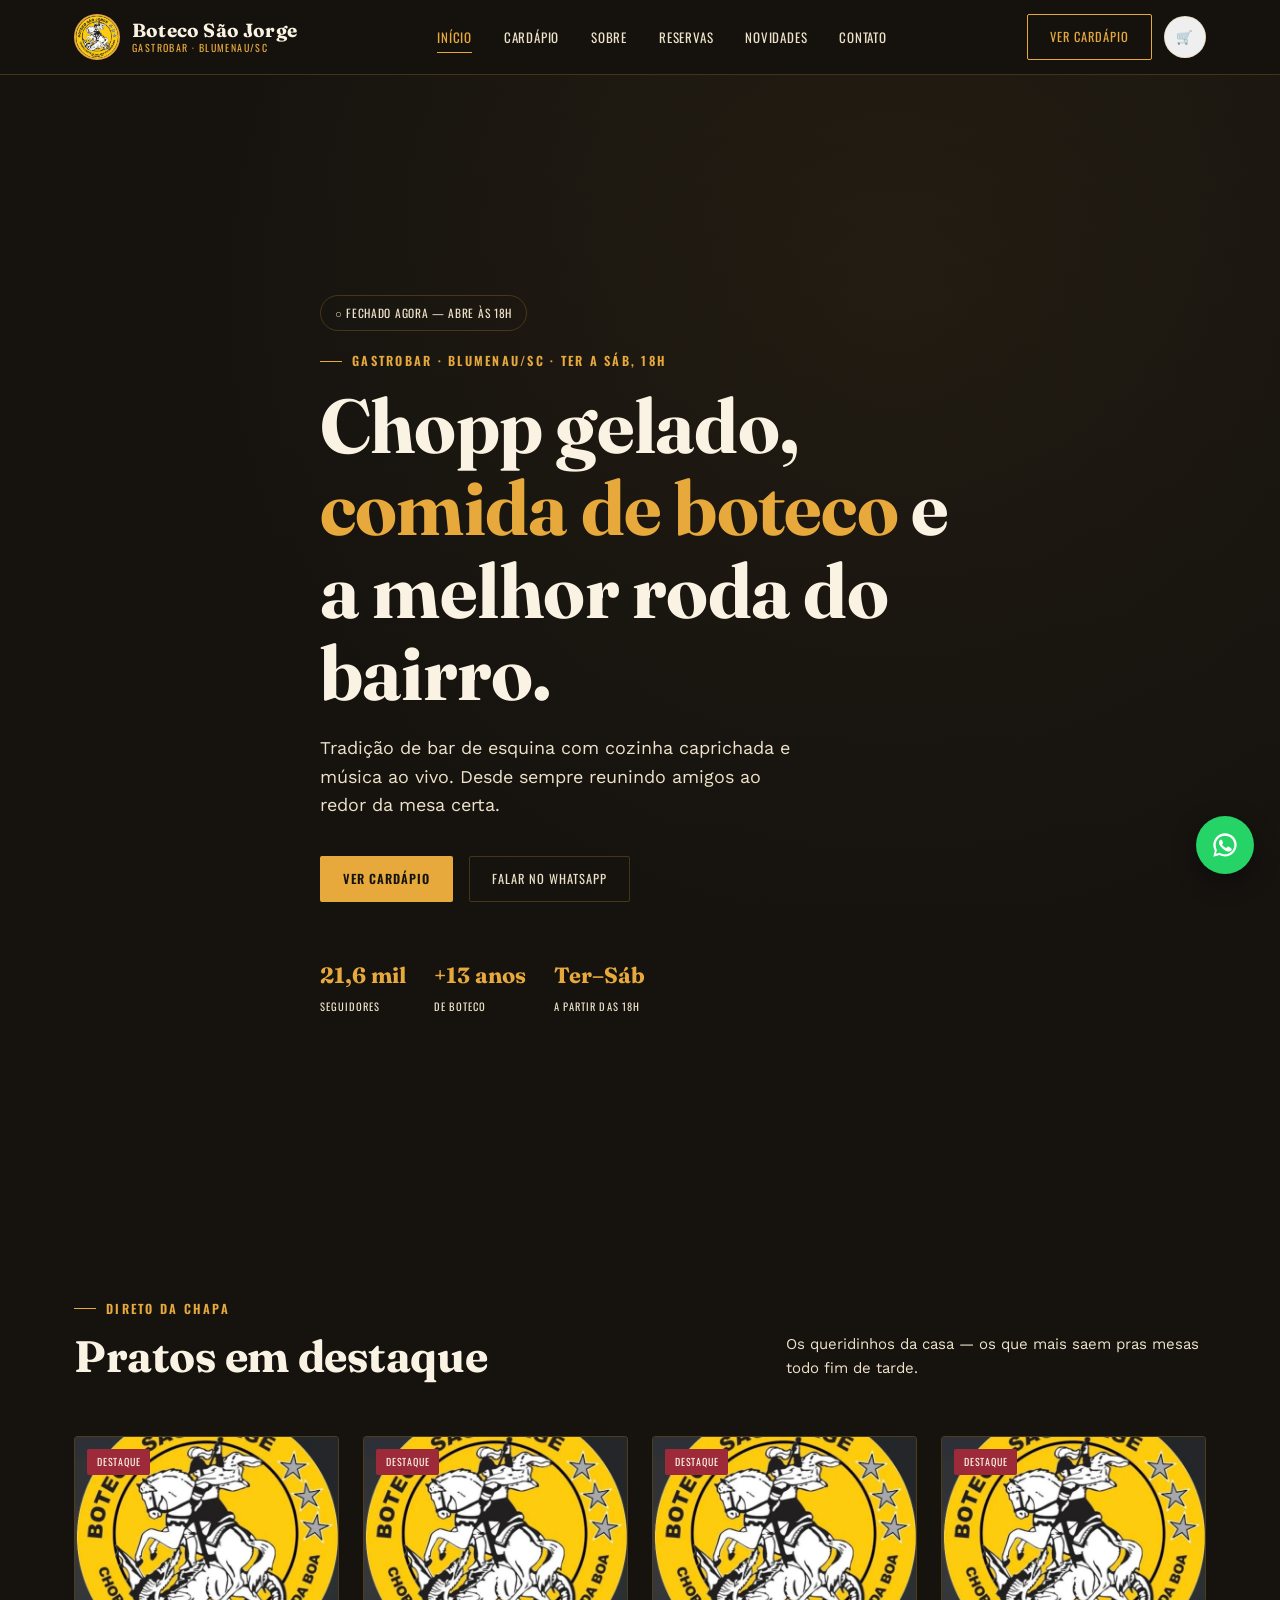
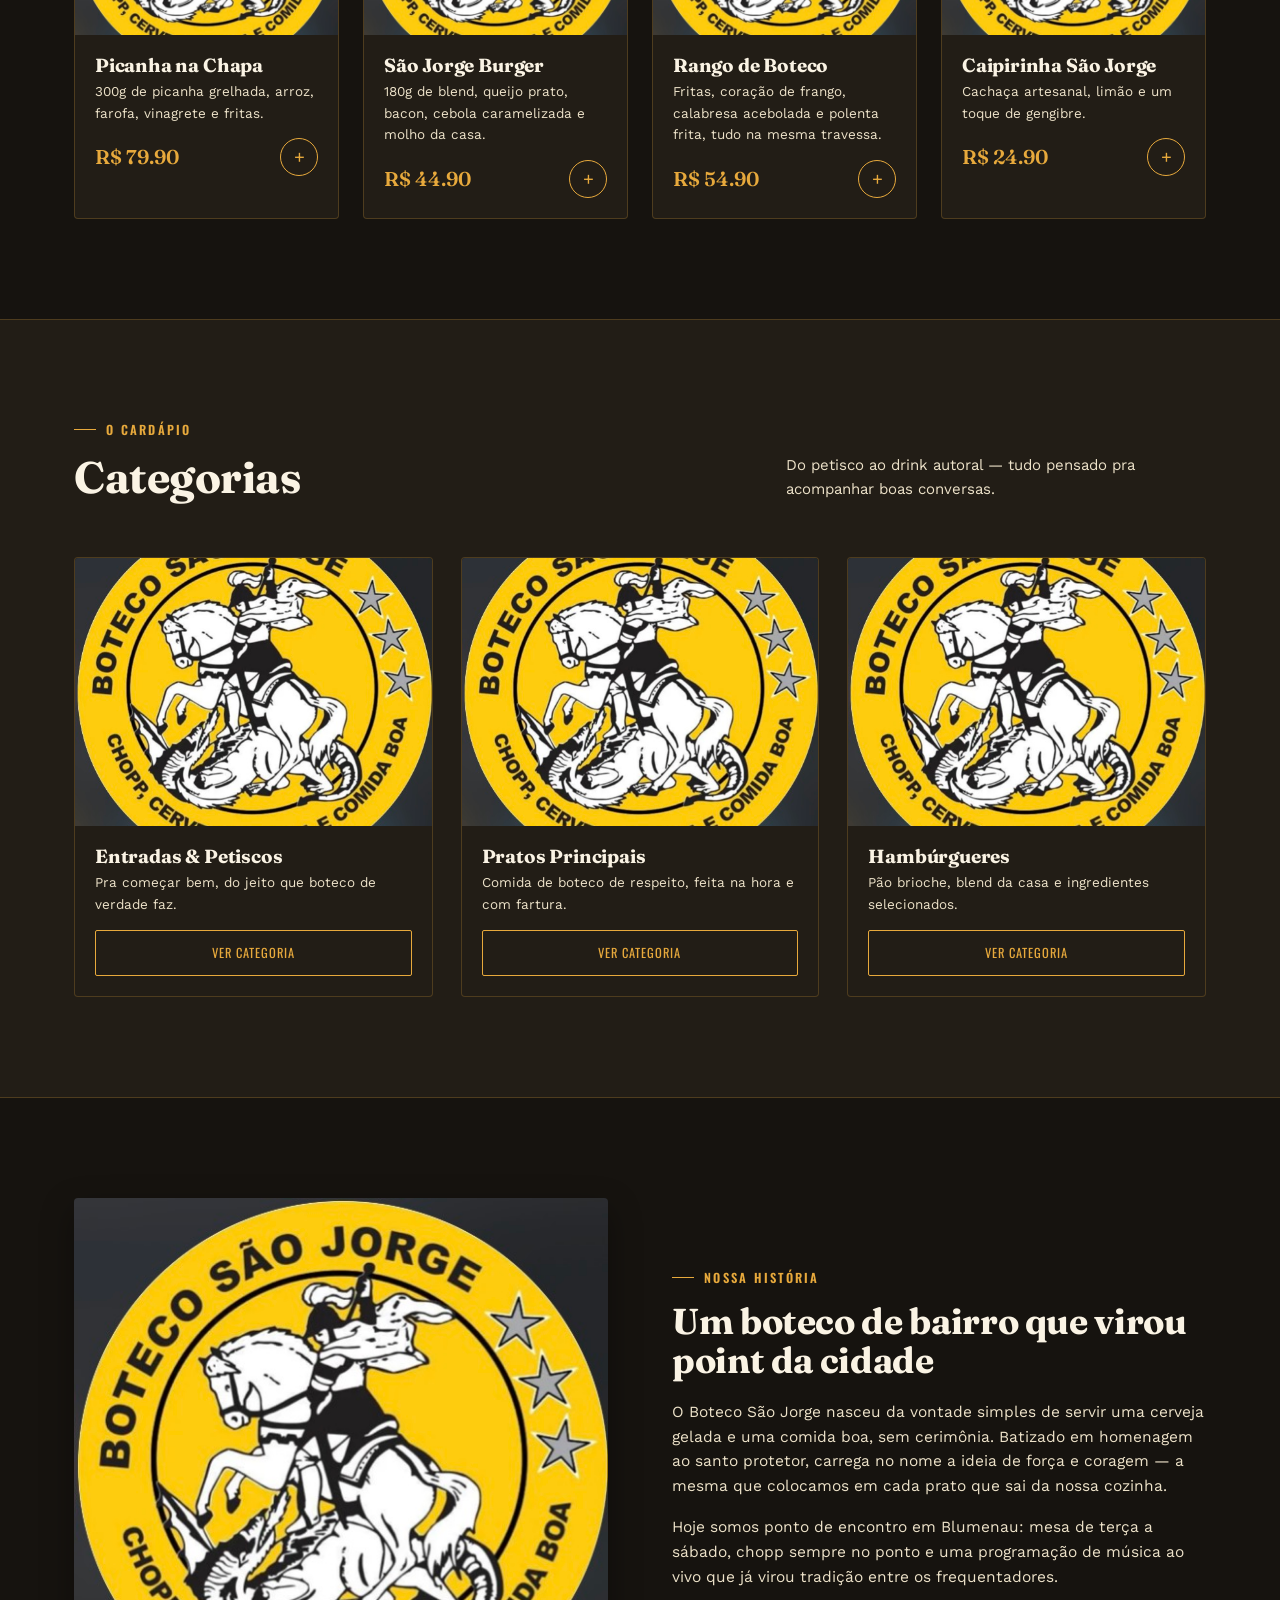
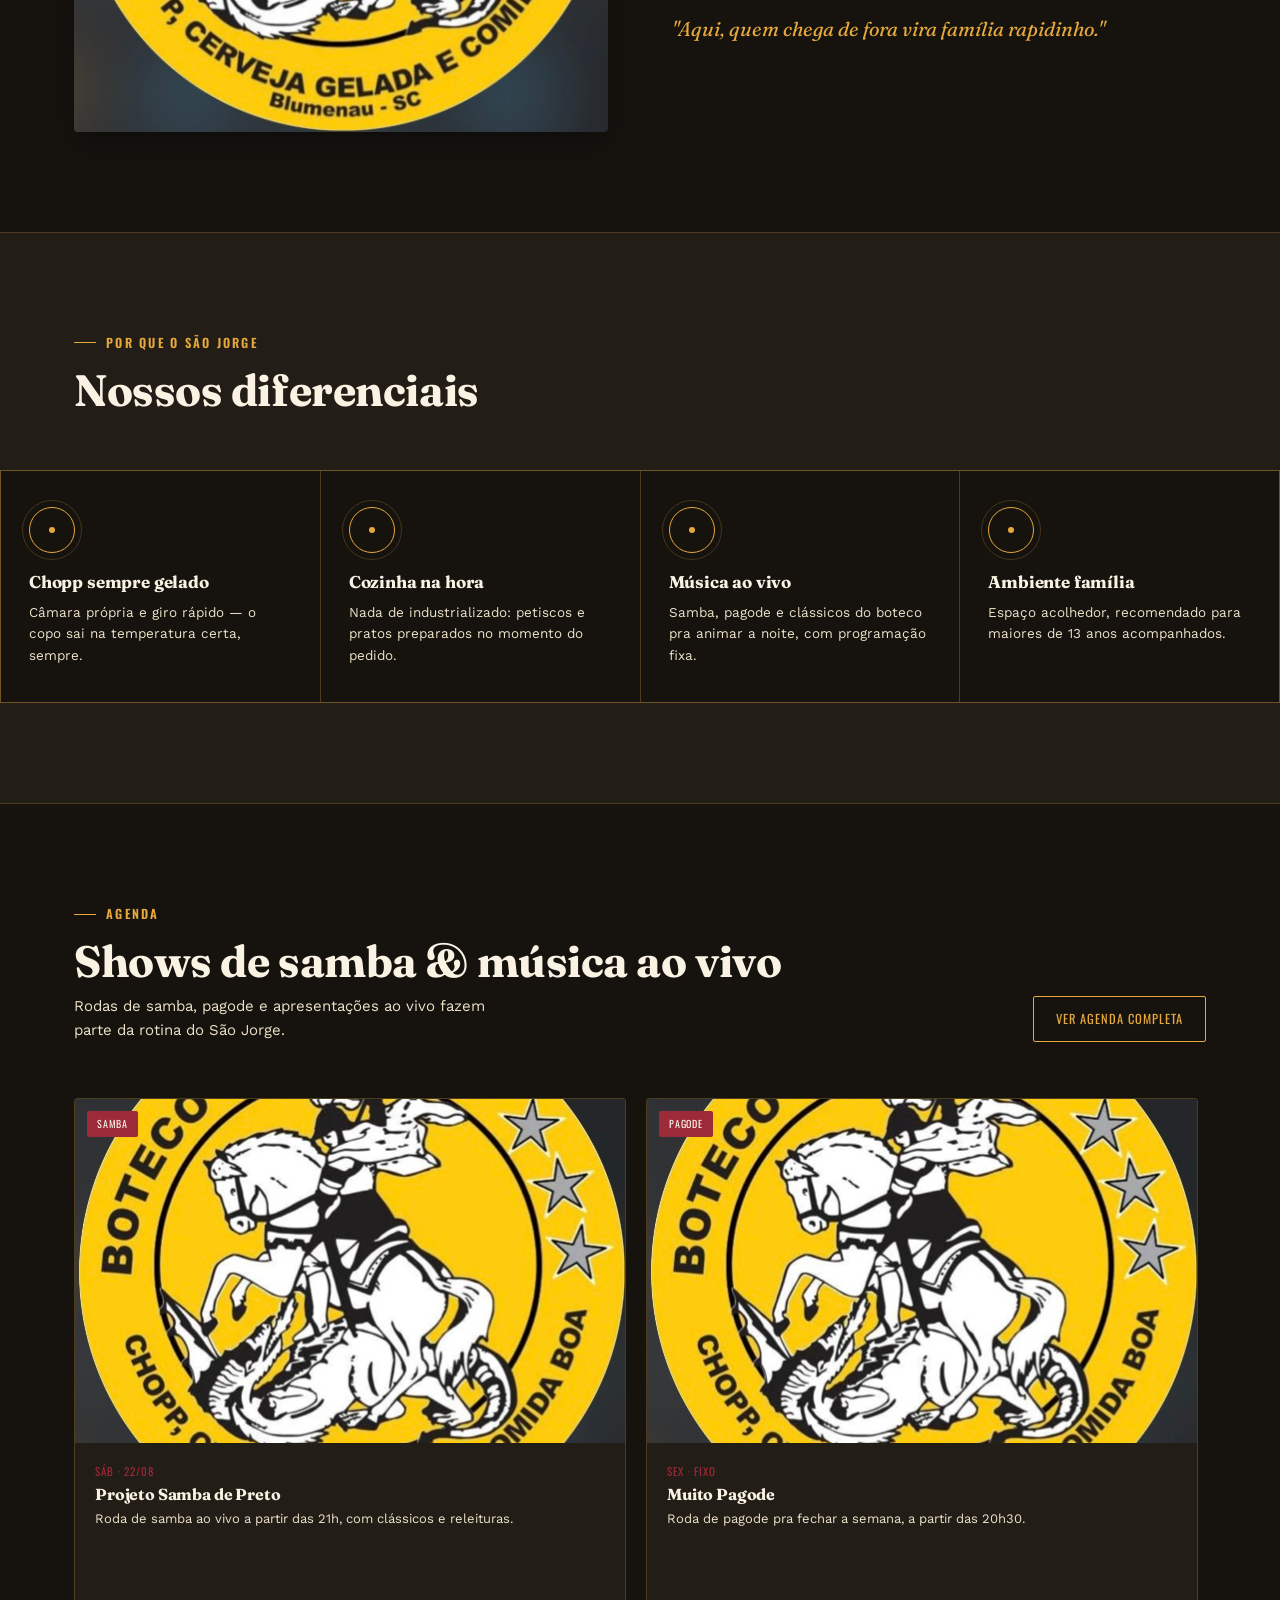
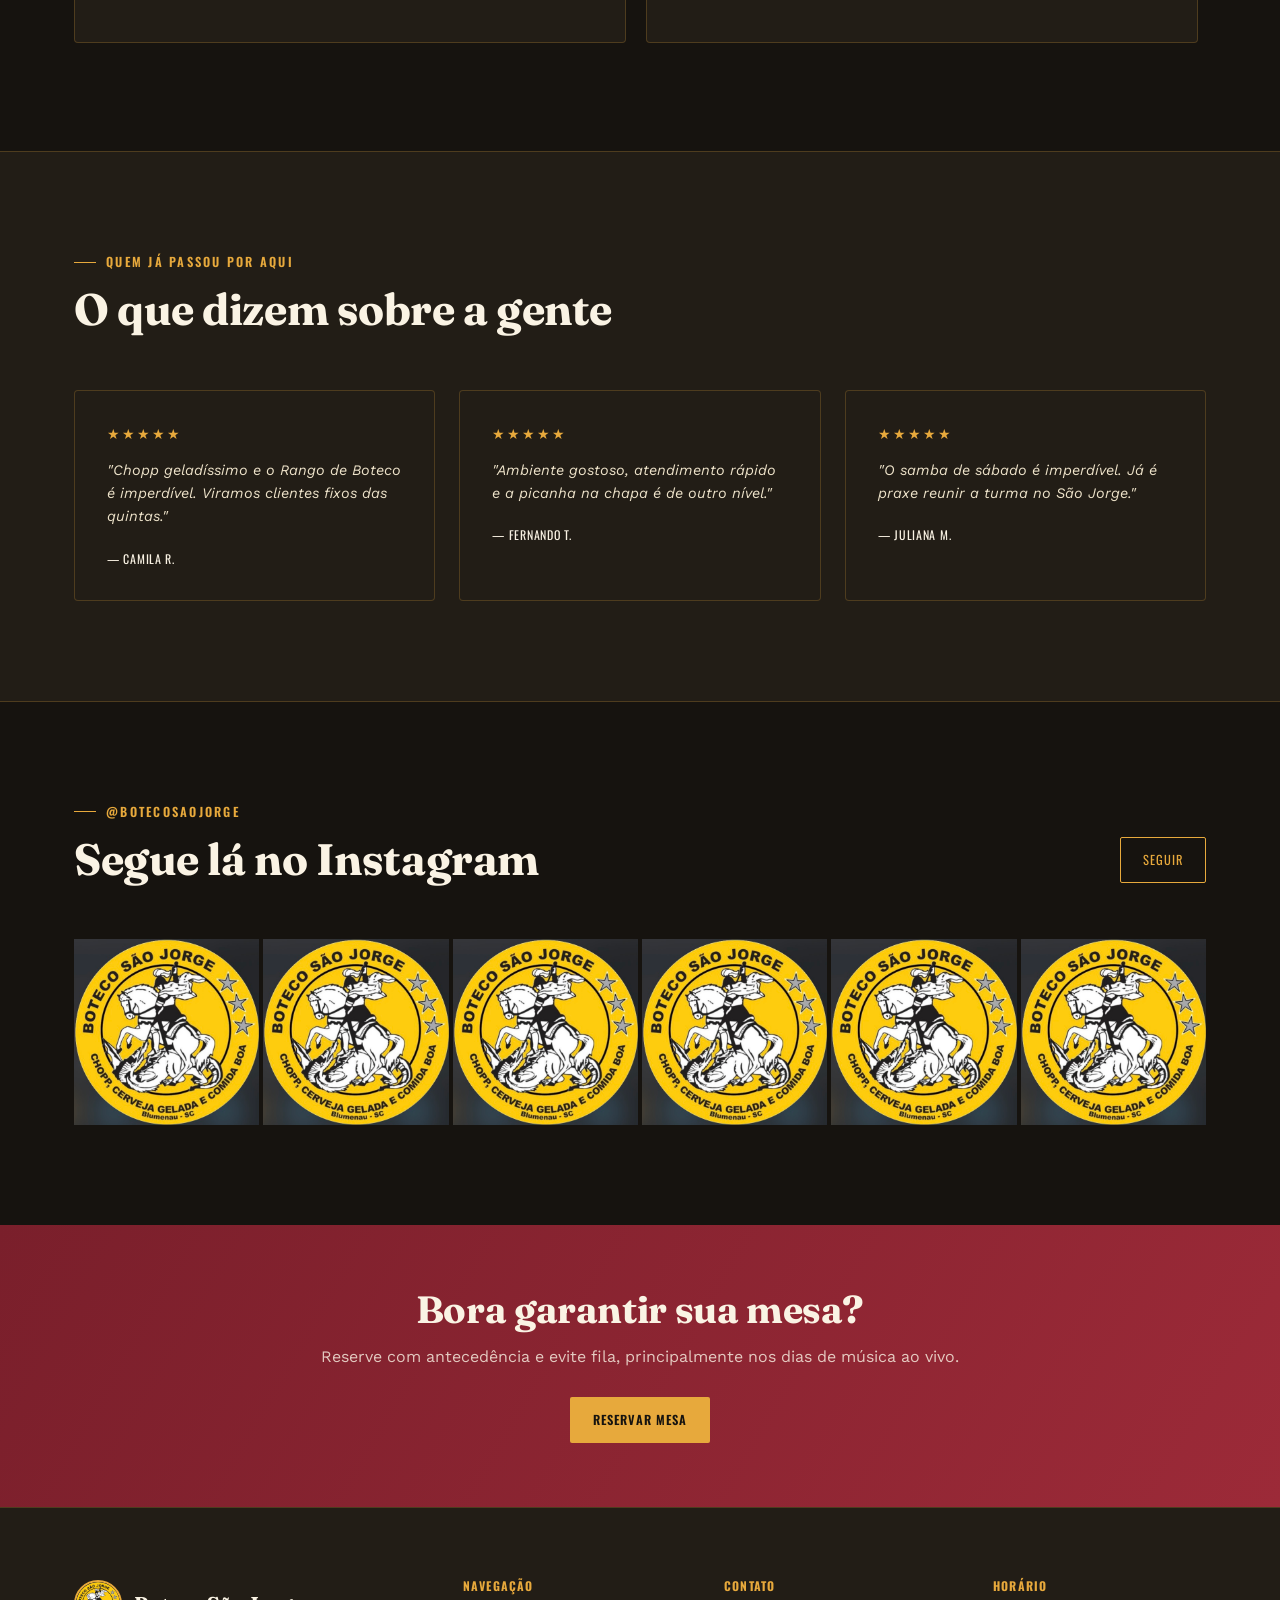
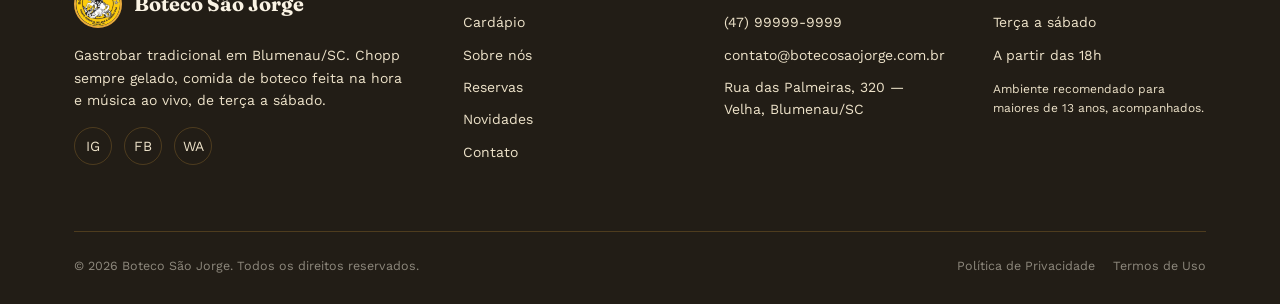
==== restaurante-site/public/index.html @ b6a4b016 "Atualiza site completo do Boteco São Jorge" ====
<!DOCTYPE html>
<html lang="pt-BR">
<head>
<meta charset="UTF-8">
<meta name="viewport" content="width=device-width, initial-scale=1.0">
<title>Boteco São Jorge | Gastrobar em Blumenau/SC — Chopp gelado e comida de boteco</title>
<meta name="description" content="Boteco São Jorge, gastrobar tradicional em Blumenau/SC. Chopp sempre gelado, comida de boteco feita na hora e música ao vivo de terça a sábado, a partir das 18h.">
<link rel="canonical" href="https://www.botecosaojorge.com.br/">
<meta property="og:type" content="restaurant.menu">
<meta property="og:title" content="Boteco São Jorge | Gastrobar em Blumenau/SC">
<meta property="og:description" content="Chopp gelado, comida de boteco e música ao vivo. Terça a sábado, a partir das 18h.">
<meta property="og:image" content="https://www.botecosaojorge.com.br/images/logo-sao-jorge.jpg">
<meta property="og:url" content="https://www.botecosaojorge.com.br/">
<meta name="twitter:card" content="summary_large_image">
<link rel="icon" href="images/logo-sao-jorge.jpg">
<link rel="stylesheet" href="css/style.css">
<script type="application/ld+json">
{
  "@context": "https://schema.org",
  "@type": "Restaurant",
  "name": "Boteco São Jorge",
  "image": "https://www.botecosaojorge.com.br/images/logo-sao-jorge.jpg",
  "servesCuisine": "Comida de boteco, gastrobar",
  "priceRange": "$$",
  "telephone": "+55-47-99999-9999",
  "address": {
    "@type": "PostalAddress",
    "streetAddress": "Rua das Palmeiras, 320",
    "addressLocality": "Blumenau",
    "addressRegion": "SC",
    "addressCountry": "BR"
  },
  "openingHoursSpecification": [{
    "@type": "OpeningHoursSpecification",
    "dayOfWeek": ["Tuesday","Wednesday","Thursday","Friday","Saturday"],
    "opens": "18:00",
    "closes": "00:00"
  }],
  "menu": "https://www.botecosaojorge.com.br/cardapio.html",
  "sameAs": ["https://instagram.com/botecosaojorge", "https://facebook.com/botecosaojorge"]
}
</script>
<!-- Google Analytics 4 (placeholder) — substitua G-XXXXXXXXXX pelo seu ID -->
<!--
<script async src="https://www.googletagmanager.com/gtag/js?id=G-XXXXXXXXXX"></script>
<script>
  window.dataLayer = window.dataLayer || [];
  function gtag(){dataLayer.push(arguments);}
  gtag('js', new Date());
  gtag('config', 'G-XXXXXXXXXX');
</script>
-->
<!-- Google Search Console verification (placeholder) -->
<!-- <meta name="google-site-verification" content="SEU_CODIGO_AQUI"> -->
</head>
<body>

<header class="site-header">
  <div class="header-inner">
    <a href="index.html" class="brand">
      <img src="images/logo-sao-jorge.jpg" alt="Boteco São Jorge">
      <div class="brand-text">
        <strong>Boteco São Jorge</strong>
        <span>Gastrobar · Blumenau/SC</span>
      </div>
    </a>
    <nav class="main-nav">
      <a href="index.html" class="active">Início</a>
      <a href="cardapio.html">Cardápio</a>
      <a href="sobre.html">Sobre</a>
      <a href="reservas.html">Reservas</a>
      <a href="blog.html">Novidades</a>
      <a href="contato.html">Contato</a>
    </nav>
    <div class="header-actions">
      <a href="cardapio.html" class="btn btn-outline">Ver Cardápio</a>
      <button class="cart-btn" id="cartBtn" aria-label="Abrir carrinho">
        🛒<span class="cart-count" id="cartCount0" style="display:none">0</span>
      </button>
      <button class="hamburger" id="hamburgerBtn" aria-label="Abrir menu">
        <span></span><span></span><span></span>
      </button>
    </div>
  </div>
  <div class="mobile-nav" id="mobileNav">
    <a href="index.html">Início</a>
    <a href="cardapio.html">Cardápio</a>
    <a href="sobre.html">Sobre</a>
    <a href="reservas.html">Reservas</a>
    <a href="blog.html">Novidades</a>
    <a href="contato.html">Contato</a>
  </div>
</header>

<section class="hero">
  <div class="wrap hero-content">
    <span class="status-badge" id="openStatusBadge">● Aberto agora</span>
    <div class="eyebrow">Gastrobar · Blumenau/SC · Ter a Sáb, 18h</div>
    <h1>Chopp gelado, <em>comida de boteco</em> e a melhor roda do bairro.</h1>
    <p>Tradição de bar de esquina com cozinha caprichada e música ao vivo. Desde sempre reunindo amigos ao redor da mesa certa.</p>
    <div class="hero-ctas">
      <a href="cardapio.html" class="btn btn-primary">Ver Cardápio</a>
      <a href="https://wa.me/554799999999" target="_blank" rel="noopener" class="btn btn-ghost" data-wa-click>Falar no WhatsApp</a>
    </div>
    <div class="hero-badges">
      <div class="hero-badge"><div><strong>21,6 mil</strong><span>Seguidores</span></div></div>
      <div class="hero-badge"><div><strong>+13 anos</strong><span>De boteco</span></div></div>
      <div class="hero-badge"><div><strong>Ter–Sáb</strong><span>A partir das 18h</span></div></div>
    </div>
  </div>
</section>

<section>
  <div class="wrap">
    <div class="section-head">
      <div>
        <div class="eyebrow">Direto da chapa</div>
        <h2>Pratos em destaque</h2>
      </div>
      <p>Os queridinhos da casa — os que mais saem pras mesas todo fim de tarde.</p>
    </div>
    <div class="grid-4" id="featuredDishes"></div>
  </div>
</section>

<section class="section-alt">
  <div class="wrap">
    <div class="section-head">
      <div>
        <div class="eyebrow">O cardápio</div>
        <h2>Categorias</h2>
      </div>
      <p>Do petisco ao drink autoral — tudo pensado pra acompanhar boas conversas.</p>
    </div>
    <div class="grid-3" id="categoryCards"></div>
  </div>
</section>

<section>
  <div class="wrap split">
    <img src="images/interior-boteco.jpg" alt="Ambiente interno do Boteco São Jorge" onerror="this.src='images/logo-sao-jorge.jpg'">
    <div class="split-text">
      <div class="eyebrow">Nossa história</div>
      <h2 style="margin-bottom:20px; font-size:36px;">Um boteco de bairro que virou point da cidade</h2>
      <p>O Boteco São Jorge nasceu da vontade simples de servir uma cerveja gelada e uma comida boa, sem cerimônia. Batizado em homenagem ao santo protetor, carrega no nome a ideia de força e coragem — a mesma que colocamos em cada prato que sai da nossa cozinha.</p>
      <p>Hoje somos ponto de encontro em Blumenau: mesa de terça a sábado, chopp sempre no ponto e uma programação de música ao vivo que já virou tradição entre os frequentadores.</p>
      <p class="signature">"Aqui, quem chega de fora vira família rapidinho."</p>
    </div>
  </div>
</section>

<section class="section-alt">
  <div class="wrap">
    <div class="section-head">
      <div>
        <div class="eyebrow">Por que o São Jorge</div>
        <h2>Nossos diferenciais</h2>
      </div>
    </div>
  </div>
  <div class="feat-grid">
    <div class="feat">
      <div class="medallion"></div>
      <h3>Chopp sempre gelado</h3>
      <p>Câmara própria e giro rápido — o copo sai na temperatura certa, sempre.</p>
    </div>
    <div class="feat">
      <div class="medallion"></div>
      <h3>Cozinha na hora</h3>
      <p>Nada de industrializado: petiscos e pratos preparados no momento do pedido.</p>
    </div>
    <div class="feat">
      <div class="medallion"></div>
      <h3>Música ao vivo</h3>
      <p>Samba, pagode e clássicos do boteco pra animar a noite, com programação fixa.</p>
    </div>
    <div class="feat">
      <div class="medallion"></div>
      <h3>Ambiente família</h3>
      <p>Espaço acolhedor, recomendado para maiores de 13 anos acompanhados.</p>
    </div>
  </div>
</section>

<section>
  <div class="wrap">
    <div class="section-head">
      <div>
        <div class="eyebrow">Agenda</div>
        <h2>Shows de samba & música ao vivo</h2>
        <p style="margin-top:8px;">Rodas de samba, pagode e apresentações ao vivo fazem parte da rotina do São Jorge.</p>
      </div>
      <a href="blog.html" class="btn btn-outline">Ver agenda completa</a>
    </div>
    <div class="event-strip" id="eventStrip"></div>
  </div>
</section>

<section class="section-alt">
  <div class="wrap">
    <div class="section-head">
      <div>
        <div class="eyebrow">Quem já passou por aqui</div>
        <h2>O que dizem sobre a gente</h2>
      </div>
    </div>
    <div class="testi-grid">
      <div class="testi">
        <div class="stars">★★★★★</div>
        <p>"Chopp geladíssimo e o Rango de Boteco é imperdível. Viramos clientes fixos das quintas."</p>
        <div class="testi-name">— Camila R.</div>
      </div>
      <div class="testi">
        <div class="stars">★★★★★</div>
        <p>"Ambiente gostoso, atendimento rápido e a picanha na chapa é de outro nível."</p>
        <div class="testi-name">— Fernando T.</div>
      </div>
      <div class="testi">
        <div class="stars">★★★★★</div>
        <p>"O samba de sábado é imperdível. Já é praxe reunir a turma no São Jorge."</p>
        <div class="testi-name">— Juliana M.</div>
      </div>
    </div>
  </div>
</section>

<section>
  <div class="wrap">
    <div class="section-head">
      <div>
        <div class="eyebrow">@botecosaojorge</div>
        <h2>Segue lá no Instagram</h2>
      </div>
      <a href="https://instagram.com/botecosaojorge" target="_blank" rel="noopener" class="btn btn-outline">Seguir</a>
    </div>
    <div class="insta-grid" id="instaGrid"></div>
  </div>
</section>

<div class="cta-band">
  <div class="wrap">
    <h2>Bora garantir sua mesa?</h2>
    <p>Reserve com antecedência e evite fila, principalmente nos dias de música ao vivo.</p>
    <a href="reservas.html" class="btn btn-primary">Reservar Mesa</a>
  </div>
</div>

<footer class="site-footer" id="footer"></footer>

<!-- Cart Drawer -->
<div class="cart-overlay" id="cartOverlay"></div>
<div class="cart-drawer" id="cartDrawer">
  <div class="cart-head">
    <h3>Seu pedido</h3>
    <button class="close-btn" id="closeCartBtn" aria-label="Fechar carrinho">✕</button>
  </div>
  <div class="cart-items" id="cartItems"></div>
  <div class="cart-summary">
    <div class="summary-row"><span>Subtotal</span><span id="cartSubtotal">R$ 0,00</span></div>
    <div class="summary-row total"><span>Total</span><span id="cartTotal">R$ 0,00</span></div>
    <button class="btn btn-primary" id="goCheckout" style="width:100%; justify-content:center; margin-top:16px;" disabled>Finalizar Pedido</button>
  </div>
</div>

<!-- Checkout Modal -->
<div class="modal-overlay" id="checkoutModal">
  <div class="modal">
    <div id="checkoutFormWrap">
      <h3>Finalizar pedido</h3>
      <form id="checkoutForm" novalidate>
        <div class="radio-row" style="margin-bottom:20px;">
          <div class="radio-opt selected" onclick="selectDelivery('retirada', this)">Retirar no local</div>
          <div class="radio-opt" onclick="selectDelivery('entrega', this)">Entrega</div>
        </div>
        <div class="form-group">
          <label for="custName">Nome completo</label>
          <input type="text" id="custName" name="custName" required>
          <div class="error-msg">Informe seu nome.</div>
        </div>
        <div class="form-group">
          <label for="custPhone">Telefone / WhatsApp</label>
          <input type="tel" id="custPhone" name="custPhone" required>
          <div class="error-msg">Informe um telefone válido.</div>
        </div>
        <div id="addressGroup" style="display:none;">
          <div class="form-group">
            <label for="custAddress">Endereço de entrega</label>
            <input type="text" id="custAddress" name="custAddress">
          </div>
          <div class="form-group">
            <label for="custComplement">Complemento</label>
            <input type="text" id="custComplement" name="custComplement">
          </div>
        </div>
        <div class="form-group">
          <label for="custPayment">Forma de pagamento</label>
          <select id="custPayment" name="custPayment">
            <option>Pix</option>
            <option>Cartão de crédito</option>
            <option>Cartão de débito</option>
            <option>Dinheiro</option>
          </select>
        </div>
        <div class="form-group">
          <label for="custNotes">Observações</label>
          <textarea id="custNotes" name="custNotes" rows="3"></textarea>
        </div>
        <div id="cartFeeRow" class="summary-row"><span>Taxa de entrega</span><span class="fee-val">R$ 0,00</span></div>
        <button type="submit" class="btn btn-primary" style="width:100%; justify-content:center; margin-top:10px;">Enviar pedido via WhatsApp</button>
      </form>
    </div>
    <div class="success-msg" id="checkoutSuccess" style="display:none;">
      <div class="medallion"></div>
      <h3>Pedido enviado!</h3>
      <p>Confirme o envio pelo WhatsApp que abrimos pra você. Em instantes nossa equipe confirma o pedido.</p>
      <button class="btn btn-outline" onclick="closeCheckout()" style="margin-top:20px;">Fechar</button>
    </div>
    <button class="close-btn" id="closeCheckoutBtn" style="position:absolute; top:24px; right:24px;">✕</button>
  </div>
</div>

<a href="https://wa.me/554799999999" target="_blank" rel="noopener" class="whatsapp-float" aria-label="Falar no WhatsApp" data-wa-click>
  <svg viewBox="0 0 24 24"><path d="M12 2C6.5 2 2 6.5 2 12c0 1.8.5 3.5 1.3 5L2 22l5.2-1.4c1.4.8 3.1 1.2 4.8 1.2 5.5 0 10-4.5 10-10S17.5 2 12 2zm0 18c-1.5 0-3-.4-4.3-1.2l-.3-.2-3.2.8.9-3.1-.2-.3C4.4 14.8 4 13.4 4 12c0-4.4 3.6-8 8-8s8 3.6 8 8-3.6 8-8 8zm4.4-5.9c-.2-.1-1.4-.7-1.7-.8-.2-.1-.4-.1-.6.1-.2.2-.6.8-.8 1-.1.2-.3.2-.5.1-.2-.1-1-.4-1.9-1.2-.7-.6-1.2-1.4-1.3-1.6-.1-.2 0-.4.1-.5.1-.1.3-.3.4-.5.1-.1.2-.3.2-.4.1-.2 0-.3 0-.5-.1-.1-.6-1.4-.8-1.9-.2-.5-.4-.4-.6-.4h-.5c-.2 0-.5.1-.7.3-.2.2-.9.9-.9 2.2s1 2.6 1.1 2.7c.1.2 2 3 4.7 4.2.7.3 1.2.5 1.6.6.7.2 1.3.2 1.8.1.5-.1 1.4-.6 1.6-1.1.2-.5.2-1 .1-1.1-.1-.2-.2-.2-.4-.3z"/></svg>
</a>

<div class="mobile-cta-bar">
  <a href="cardapio.html" class="mcta-btn primary">Ver Cardápio</a>
  <a href="https://wa.me/554799999999" target="_blank" rel="noopener" class="mcta-btn whatsapp" data-wa-click>WhatsApp</a>
</div>
<script src="js/data.js"></script>
<script src="js/footer.js"></script>
<script src="js/app.js"></script>
<script>
  document.getElementById("cartCount0").id = "cartCountPlaceholder";
  // Featured dishes (one per category, first item)
  const featured = document.getElementById("featuredDishes");
  const picks = [MENU[1].items[0], MENU[2].items[0], MENU[0].items[0], MENU[5].items[0]];
  featured.innerHTML = picks.map(i => `
    <div class="dish-card">
      <div class="dish-img"><img src="images/dishes/${i.img}" alt="${i.name}" onerror="this.src='images/logo-sao-jorge.jpg'"><span class="dish-tag">Destaque</span></div>
      <div class="dish-body">
        <h3>${i.name}</h3><p>${i.desc}</p>
        <div class="dish-row"><span class="price">R$ ${i.price.toFixed(2)}</span>
        <button class="add-btn" aria-label="Adicionar" onclick='addToCart(${JSON.stringify(i)})'>+</button></div>
      </div>
    </div>`).join("");

  // Category cards
  const catWrap = document.getElementById("categoryCards");
  catWrap.innerHTML = MENU.slice(0,3).map(c => `
    <div class="dish-card">
      <div class="dish-img"><img src="images/dishes/${c.items[0].img}" alt="${c.category}" onerror="this.src='images/logo-sao-jorge.jpg'"></div>
      <div class="dish-body">
        <h3>${c.category}</h3><p>${c.desc}</p>
        <a href="cardapio.html#${c.slug}" class="btn btn-outline" style="width:100%; justify-content:center;">Ver categoria</a>
      </div>
    </div>`).join("");

  // Events strip (shows de samba, pagode e música ao vivo)
  document.getElementById("eventStrip").innerHTML = EVENTS.map(e => `
    <div class="event-card">
      <div class="dish-img"><img src="images/dishes/${e.img}" alt="${e.name}" onerror="this.onerror=null;this.src='images/logo-sao-jorge.jpg'"><span class="dish-tag">${e.tag}</span></div>
      <div class="dish-body"><div class="event-day">${e.day}</div><h3 style="font-size:16px">${e.name}</h3><p style="font-size:13px; color:var(--cream-dim); margin-top:6px;">${e.desc}</p></div>
    </div>`).join("");

  // Instagram grid (placeholders)
  document.getElementById("instaGrid").innerHTML = Array.from({length:6}).map((_,i) => `
    <a href="https://instagram.com/botecosaojorge" target="_blank" rel="noopener">
      <img src="images/dishes/insta-${i+1}.jpg" alt="Post do Instagram" onerror="this.src='images/logo-sao-jorge.jpg'">
    </a>`).join("");
</script>
</body>
</html>
---- restaurante-site/public/css/style.css ----
/* ============================================================
   BOTECO SÃO JORGE — Design System
   Gold #E7A93C · Charcoal #16130F · Cream #FAF3E4 · Vinho #7A1F2B
   Display: "Fraunces" · Body: "Work Sans" · Eyebrow: "Oswald"
   ============================================================ */

@import url('https://fonts.googleapis.com/css2?family=Fraunces:opsz,wght@9..144,400;9..144,600;9..144,700;9..144,900&family=Work+Sans:wght@400;500;600;700&family=Oswald:wght@500;600&display=swap');

:root{
  --gold: #E7A93C;
  --gold-deep: #C4862A;
  --charcoal: #16130F;
  --charcoal-soft: #221D16;
  --cream: #FAF3E4;
  --cream-dim: #EDE2C9;
  --vinho: #7A1F2B;
  --vinho-bright: #9C2A38;
  --ink: #1B1712;
  --line: rgba(231,169,60,0.22);

  --display: 'Fraunces', serif;
  --body: 'Work Sans', sans-serif;
  --eyebrow: 'Oswald', sans-serif;

  --radius: 4px;
  --shadow: 0 12px 32px rgba(0,0,0,0.35);
  --container: 1180px;
}

*{box-sizing:border-box; margin:0; padding:0;}
html{scroll-behavior:smooth;}
body{
  background:var(--charcoal);
  color:var(--cream);
  font-family:var(--body);
  line-height:1.6;
  -webkit-font-smoothing:antialiased;
}
img{max-width:100%; display:block;}
a{color:inherit; text-decoration:none;}
ul{list-style:none;}
button{font-family:inherit; cursor:pointer;}
input,textarea,select{font-family:inherit;}

.wrap{max-width:var(--container); margin:0 auto; padding:0 24px;}

h1,h2,h3,h4{font-family:var(--display); font-weight:700; line-height:1.08; letter-spacing:-0.01em;}
.eyebrow{
  font-family:var(--eyebrow); font-size:12.5px; letter-spacing:0.18em; text-transform:uppercase;
  color:var(--gold); display:flex; align-items:center; gap:10px; margin-bottom:14px; font-weight:600;
}
.eyebrow::before{content:''; width:22px; height:1px; background:var(--gold);}

/* medallion divider — echoes the round brasão of the logo */
.medallion{
  width:46px; height:46px; border-radius:50%;
  border:1.5px solid var(--gold);
  display:flex; align-items:center; justify-content:center;
  position:relative; flex-shrink:0;
}
.medallion::after{content:''; width:6px; height:6px; border-radius:50%; background:var(--gold);}
.medallion::before{
  content:''; position:absolute; inset:-8px; border:1px solid var(--line); border-radius:50%;
}

/* focus visibility */
a:focus-visible, button:focus-visible, input:focus-visible, textarea:focus-visible{
  outline:2px solid var(--gold); outline-offset:3px;
}
@media (prefers-reduced-motion: reduce){
  *{animation-duration:0.01ms !important; transition-duration:0.01ms !important; scroll-behavior:auto !important;}
}

/* ---------- Header ---------- */
.site-header{
  position:sticky; top:0; z-index:100;
  background:rgba(22,19,15,0.92); backdrop-filter:blur(10px);
  border-bottom:1px solid var(--line);
}
.header-inner{display:flex; align-items:center; justify-content:space-between; padding:14px 24px; max-width:var(--container); margin:0 auto;}
.brand{display:flex; align-items:center; gap:12px;}
.brand img{width:46px; height:46px; border-radius:50%; border:2px solid var(--gold);}
.brand-text{display:flex; flex-direction:column; line-height:1.15;}
.brand-text strong{font-family:var(--display); font-size:19px; color:var(--cream); letter-spacing:0.01em;}
.brand-text span{font-family:var(--eyebrow); font-size:10px; letter-spacing:0.14em; color:var(--gold); text-transform:uppercase;}

.main-nav{display:flex; align-items:center; gap:32px;}
.main-nav a{
  font-family:var(--eyebrow); font-size:13px; letter-spacing:0.06em; text-transform:uppercase;
  color:var(--cream-dim); position:relative; padding:6px 0; transition:color .2s;
}
.main-nav a::after{content:''; position:absolute; left:0; bottom:0; width:0; height:1.5px; background:var(--gold); transition:width .25s ease;}
.main-nav a:hover, .main-nav a.active{color:var(--gold);}
.main-nav a:hover::after, .main-nav a.active::after{width:100%;}

.header-actions{display:flex; align-items:center; gap:12px;}
.btn{
  font-family:var(--eyebrow); font-size:12.5px; letter-spacing:0.08em; text-transform:uppercase;
  padding:12px 22px; border-radius:2px; border:1px solid transparent; transition:all .2s ease;
  display:inline-flex; align-items:center; gap:8px; white-space:nowrap;
}
.btn-primary{background:var(--gold); color:var(--charcoal); font-weight:600;}
.btn-primary:hover{background:var(--cream); transform:translateY(-1px);}
.btn-outline{border-color:var(--gold); color:var(--gold);}
.btn-outline:hover{background:var(--gold); color:var(--charcoal);}
.btn-ghost{color:var(--cream-dim); border-color:var(--line);}
.btn-ghost:hover{border-color:var(--gold); color:var(--gold);}

.cart-btn{position:relative; padding:10px; border:1px solid var(--line); border-radius:50%; width:42px; height:42px; display:flex; align-items:center; justify-content:center;}
.cart-btn:hover{border-color:var(--gold);}
.cart-count{
  position:absolute; top:-6px; right:-6px; background:var(--vinho-bright); color:var(--cream);
  font-size:10px; font-weight:700; border-radius:50%; width:18px; height:18px;
  display:flex; align-items:center; justify-content:center; font-family:var(--eyebrow);
}
.hamburger{display:none; flex-direction:column; gap:5px; width:26px; background:none; border:none;}
.hamburger span{display:block; width:100%; height:2px; background:var(--gold);}

.mobile-nav{display:none; flex-direction:column; background:var(--charcoal-soft); border-bottom:1px solid var(--line);}
.mobile-nav.open{display:flex;}
.mobile-nav a{padding:16px 24px; border-bottom:1px solid var(--line); font-family:var(--eyebrow); font-size:14px; letter-spacing:0.06em; text-transform:uppercase; color:var(--cream-dim);}

/* ---------- Hero ---------- */
.hero{
  position:relative; min-height:88vh; display:flex; align-items:center;
  background:
    linear-gradient(180deg, rgba(22,19,15,0.55) 0%, rgba(22,19,15,0.88) 78%, var(--charcoal) 100%),
    radial-gradient(ellipse at 70% 20%, rgba(231,169,60,0.16), transparent 55%),
    url('../images/hero-bg.jpg') center/cover;
  overflow:hidden;
}
.hero-content{max-width:640px; padding:120px 0 80px;}
.hero .eyebrow{color:var(--gold);}
.hero h1{font-size:clamp(42px,6.4vw,76px); color:var(--cream); margin-bottom:20px;}
.hero h1 em{color:var(--gold); font-style:normal;}
.hero p{font-size:18px; color:var(--cream-dim); max-width:480px; margin-bottom:36px;}
.hero-ctas{display:flex; gap:16px; flex-wrap:wrap;}
.hero-badges{display:flex; gap:28px; margin-top:56px; flex-wrap:wrap;}
.hero-badge{display:flex; align-items:center; gap:10px;}
.hero-badge strong{font-family:var(--display); font-size:22px; color:var(--gold); display:block;}
.hero-badge span{font-family:var(--eyebrow); font-size:10.5px; letter-spacing:0.1em; color:var(--cream-dim); text-transform:uppercase;}

/* ---------- Sections ---------- */
section{padding:100px 0;}
.section-head{display:flex; justify-content:space-between; align-items:flex-end; gap:32px; margin-bottom:56px; flex-wrap:wrap;}
.section-head h2{font-size:clamp(30px,4vw,44px); color:var(--cream);}
.section-head p{color:var(--cream-dim); max-width:420px; font-size:15px;}
.section-alt{background:var(--charcoal-soft); border-top:1px solid var(--line); border-bottom:1px solid var(--line);}

/* Destaques / dish cards */
.grid-3{display:grid; grid-template-columns:repeat(3,1fr); gap:28px;}
.grid-4{display:grid; grid-template-columns:repeat(4,1fr); gap:24px;}
.dish-card{
  background:var(--charcoal-soft); border:1px solid var(--line); border-radius:var(--radius);
  overflow:hidden; transition:transform .3s ease, border-color .3s ease;
}
.dish-card:hover{transform:translateY(-6px); border-color:var(--gold);}
.dish-img{aspect-ratio:4/3; overflow:hidden; position:relative;}
.dish-img img{width:100%; height:100%; object-fit:cover; transition:transform .5s ease;}
.dish-card:hover .dish-img img{transform:scale(1.06);}
.dish-tag{position:absolute; top:12px; left:12px; background:var(--vinho-bright); color:var(--cream); font-family:var(--eyebrow); font-size:10px; letter-spacing:0.08em; padding:5px 10px; text-transform:uppercase; border-radius:2px;}
.dish-body{padding:20px;}
.dish-body h3{font-size:19px; color:var(--cream); margin-bottom:6px;}
.dish-body p{font-size:13.5px; color:var(--cream-dim); margin-bottom:14px; min-height:38px;}
.dish-row{display:flex; align-items:center; justify-content:space-between;}
.price{font-family:var(--display); font-size:20px; color:var(--gold); font-weight:600;}
.add-btn{
  width:38px; height:38px; border-radius:50%; border:1px solid var(--gold); color:var(--gold);
  background:transparent; font-size:18px; line-height:1; transition:all .2s;
}
.add-btn:hover{background:var(--gold); color:var(--charcoal);}

/* História / Sobre */
.split{display:grid; grid-template-columns:1fr 1fr; gap:64px; align-items:center;}
.split img{border-radius:var(--radius); box-shadow:var(--shadow);}
.split-text p{color:var(--cream-dim); margin-bottom:16px; font-size:15.5px;}
.split-text .signature{font-family:var(--display); font-style:italic; font-size:20px; color:var(--gold); margin-top:24px;}

/* Diferenciais */
.feat-grid{display:grid; grid-template-columns:repeat(4,1fr); gap:1px; background:var(--line); border:1px solid var(--line);}
.feat{background:var(--charcoal); padding:36px 28px;}
.feat .medallion{margin-bottom:20px;}
.feat h3{font-size:17px; color:var(--cream); margin-bottom:10px;}
.feat p{font-size:13.5px; color:var(--cream-dim);}

/* Eventos / Promoções */
.event-strip{display:flex; gap:20px; overflow-x:auto; padding-bottom:8px; scrollbar-width:thin;}
.event-card{
  min-width:280px; background:var(--charcoal-soft); border:1px solid var(--line);
  border-radius:var(--radius); overflow:hidden; flex-shrink:0;
}
.event-card .dish-img{aspect-ratio:16/10;}
.event-day{font-family:var(--eyebrow); font-size:11px; color:var(--vinho-bright); text-transform:uppercase; letter-spacing:0.08em; margin-bottom:6px;}

/* Depoimentos */
.testi-grid{display:grid; grid-template-columns:repeat(3,1fr); gap:24px;}
.testi{background:var(--charcoal-soft); border:1px solid var(--line); border-radius:var(--radius); padding:32px;}
.stars{color:var(--gold); font-size:14px; margin-bottom:14px; letter-spacing:2px;}
.testi p{color:var(--cream-dim); font-size:14.5px; margin-bottom:20px; font-style:italic;}
.testi-name{font-family:var(--eyebrow); font-size:12px; letter-spacing:0.06em; text-transform:uppercase; color:var(--cream);}

/* Instagram strip */
.insta-grid{display:grid; grid-template-columns:repeat(6,1fr); gap:4px;}
.insta-grid a{aspect-ratio:1; overflow:hidden; position:relative;}
.insta-grid img{width:100%; height:100%; object-fit:cover; transition:transform .4s;}
.insta-grid a:hover img{transform:scale(1.08);}

/* CTA band */
.cta-band{
  background:linear-gradient(120deg, var(--vinho) 0%, var(--vinho-bright) 100%);
  padding:64px 0; text-align:center;
}
.cta-band h2{color:var(--cream); font-size:clamp(26px,3.6vw,38px); margin-bottom:14px;}
.cta-band p{color:rgba(250,243,228,0.8); margin-bottom:28px;}
.cta-band .btn-primary{background:var(--gold);}

/* ---------- Footer ---------- */
.site-footer{background:var(--charcoal-soft); border-top:1px solid var(--line); padding:72px 0 28px;}
.footer-grid{display:grid; grid-template-columns:1.6fr 1fr 1fr 1fr; gap:48px; margin-bottom:56px;}
.footer-col h4{font-family:var(--eyebrow); font-size:12px; letter-spacing:0.1em; text-transform:uppercase; color:var(--gold); margin-bottom:18px;}
.footer-col a, .footer-col p{display:block; color:var(--cream-dim); font-size:14px; margin-bottom:10px;}
.footer-col a:hover{color:var(--gold);}
.footer-brand{display:flex; gap:12px; align-items:center; margin-bottom:16px;}
.footer-brand img{width:48px; height:48px; border-radius:50%; border:2px solid var(--gold);}
.footer-brand strong{font-family:var(--display); font-size:20px; color:var(--cream);}
.social-row{display:flex; gap:12px; margin-top:16px;}
.social-row a{width:38px; height:38px; border:1px solid var(--line); border-radius:50%; display:flex; align-items:center; justify-content:center;}
.social-row a:hover{border-color:var(--gold); color:var(--gold);}
.footer-bottom{
  border-top:1px solid var(--line); padding-top:24px; display:flex; justify-content:space-between;
  font-size:12.5px; color:rgba(250,243,228,0.5); flex-wrap:wrap; gap:12px;
}
.footer-bottom a{color:rgba(250,243,228,0.5);}
.footer-bottom a:hover{color:var(--gold);}

/* WhatsApp float */
.whatsapp-float{
  position:fixed; bottom:26px; right:26px; width:58px; height:58px; border-radius:50%;
  background:#25D366; display:flex; align-items:center; justify-content:center; z-index:90;
  box-shadow:0 8px 24px rgba(0,0,0,0.4); transition:transform .2s;
}
.whatsapp-float:hover{transform:scale(1.08);}
.whatsapp-float svg{width:28px; height:28px; fill:#fff;}

/* ---------- Cardápio page ---------- */
.menu-toolbar{
  display:flex; gap:16px; align-items:center; flex-wrap:wrap; margin-bottom:40px;
  position:sticky; top:75px; background:var(--charcoal); z-index:40; padding:16px 0; border-bottom:1px solid var(--line);
}
.search-box{
  flex:1; min-width:220px; display:flex; align-items:center; gap:10px; background:var(--charcoal-soft);
  border:1px solid var(--line); border-radius:2px; padding:12px 16px;
}
.search-box input{background:none; border:none; color:var(--cream); width:100%; font-size:14px;}
.search-box input::placeholder{color:var(--cream-dim);}
.filter-chips{display:flex; gap:8px; flex-wrap:wrap;}
.chip{
  font-family:var(--eyebrow); font-size:12px; letter-spacing:0.05em; text-transform:uppercase;
  padding:10px 18px; border:1px solid var(--line); border-radius:20px; color:var(--cream-dim); transition:all .2s;
}
.chip.active, .chip:hover{border-color:var(--gold); color:var(--gold);}
.menu-category{margin-bottom:64px;}
.menu-category h2{font-size:26px; color:var(--gold); margin-bottom:6px;}
.menu-category .cat-desc{color:var(--cream-dim); font-size:14px; margin-bottom:28px;}
.menu-grid{display:grid; grid-template-columns:repeat(3,1fr); gap:24px;}
.tag-row{display:flex; gap:6px; margin-bottom:10px; flex-wrap:wrap;}
.tag{font-size:10px; font-family:var(--eyebrow); letter-spacing:0.05em; text-transform:uppercase; color:var(--charcoal); background:var(--gold); padding:3px 8px; border-radius:2px;}
.tag.veg{background:#6E9B5C; color:#fff;}
.tag.alerg{background:var(--vinho-bright); color:#fff;}
.no-results{text-align:center; padding:80px 0; color:var(--cream-dim); display:none;}

/* ---------- Cart drawer ---------- */
.cart-overlay{position:fixed; inset:0; background:rgba(0,0,0,0.6); z-index:150; opacity:0; pointer-events:none; transition:opacity .3s;}
.cart-overlay.open{opacity:1; pointer-events:auto;}
.cart-drawer{
  position:fixed; top:0; right:0; height:100vh; width:420px; max-width:92vw; background:var(--charcoal-soft);
  border-left:1px solid var(--line); z-index:160; transform:translateX(100%); transition:transform .35s ease;
  display:flex; flex-direction:column;
}
.cart-drawer.open{transform:translateX(0);}
.cart-head{display:flex; justify-content:space-between; align-items:center; padding:24px; border-bottom:1px solid var(--line);}
.cart-head h3{font-size:20px; color:var(--cream);}
.close-btn{background:none; border:none; color:var(--cream-dim); font-size:22px;}
.close-btn:hover{color:var(--gold);}
.cart-items{flex:1; overflow-y:auto; padding:16px 24px;}
.cart-item{display:flex; gap:14px; padding:16px 0; border-bottom:1px solid var(--line);}
.cart-item img{width:64px; height:64px; object-fit:cover; border-radius:2px;}
.cart-item-info{flex:1;}
.cart-item-info h4{font-size:14.5px; color:var(--cream); margin-bottom:4px;}
.cart-item-info .obs{font-size:12px; color:var(--cream-dim); font-style:italic; margin-bottom:6px;}
.qty-control{display:flex; align-items:center; gap:10px;}
.qty-control button{width:24px; height:24px; border:1px solid var(--line); background:none; color:var(--cream); border-radius:50%;}
.qty-control span{font-size:13px; min-width:16px; text-align:center;}
.remove-item{font-size:11px; color:var(--vinho-bright); margin-left:auto; text-decoration:underline;}
.cart-empty{text-align:center; padding:60px 20px; color:var(--cream-dim);}
.cart-summary{padding:24px; border-top:1px solid var(--line);}
.summary-row{display:flex; justify-content:space-between; font-size:14px; color:var(--cream-dim); margin-bottom:10px;}
.summary-row.total{font-size:18px; color:var(--cream); font-weight:700; font-family:var(--display);}

/* ---------- Checkout modal ---------- */
.modal-overlay{position:fixed; inset:0; background:rgba(0,0,0,0.7); z-index:200; display:none; align-items:center; justify-content:center; padding:20px;}
.modal-overlay.open{display:flex;}
.modal{background:var(--charcoal-soft); border:1px solid var(--line); border-radius:var(--radius); max-width:560px; width:100%; max-height:88vh; overflow-y:auto; padding:36px;}
.modal h3{font-size:24px; color:var(--cream); margin-bottom:24px;}
.form-group{margin-bottom:18px;}
.form-group label{display:block; font-family:var(--eyebrow); font-size:11px; letter-spacing:0.08em; text-transform:uppercase; color:var(--gold); margin-bottom:8px;}
.form-group input, .form-group textarea, .form-group select{
  width:100%; background:var(--charcoal); border:1px solid var(--line); color:var(--cream);
  padding:13px 14px; border-radius:2px; font-size:14.5px;
}
.form-group input:focus, .form-group textarea:focus, .form-group select:focus{border-color:var(--gold); outline:none;}
.form-row{display:grid; grid-template-columns:1fr 1fr; gap:14px;}
.radio-row{display:flex; gap:14px;}
.radio-opt{flex:1; border:1px solid var(--line); border-radius:2px; padding:14px; text-align:center; cursor:pointer; font-family:var(--eyebrow); font-size:12.5px; letter-spacing:0.05em; text-transform:uppercase;}
.radio-opt.selected{border-color:var(--gold); color:var(--gold); background:rgba(231,169,60,0.08);}
.error-msg{color:var(--vinho-bright); font-size:12px; margin-top:6px; display:none;}
.field-error .error-msg{display:block;}
.field-error input, .field-error textarea{border-color:var(--vinho-bright);}
.checkbox-row{display:flex; gap:10px; align-items:flex-start; font-size:12.5px; color:var(--cream-dim);}
.checkbox-row input{width:16px; height:16px; margin-top:2px;}
.success-msg{text-align:center; padding:40px 20px;}
.success-msg .medallion{margin:0 auto 20px; width:64px; height:64px;}
.success-msg h3{margin-bottom:10px;}
.success-msg p{color:var(--cream-dim); font-size:14px;}

/* ---------- Page hero (interna) ---------- */
.page-hero{
  padding:170px 0 70px; background:linear-gradient(180deg, rgba(22,19,15,0.4), var(--charcoal)), url('../images/hero-bg.jpg') center/cover;
  border-bottom:1px solid var(--line);
}
.page-hero h1{font-size:clamp(36px,5vw,58px); color:var(--cream);}
.breadcrumb{font-family:var(--eyebrow); font-size:11.5px; letter-spacing:0.08em; text-transform:uppercase; color:var(--cream-dim); margin-bottom:18px;}
.breadcrumb a{color:var(--gold);}

/* ---------- Contato / Reservas ---------- */
.contact-grid{display:grid; grid-template-columns:1fr 1fr; gap:56px;}
.info-item{display:flex; gap:16px; margin-bottom:28px;}
.info-item .medallion{margin-top:2px;}
.info-item h4{font-size:15px; color:var(--cream); margin-bottom:4px;}
.info-item p, .info-item a{font-size:14px; color:var(--cream-dim);}
.map-frame{border-radius:var(--radius); overflow:hidden; border:1px solid var(--line); margin-top:32px;}
.map-frame iframe{width:100%; height:280px; border:0; filter:grayscale(0.3) contrast(1.1);}

/* ---------- Blog ---------- */
.blog-grid{display:grid; grid-template-columns:repeat(3,1fr); gap:28px;}
.blog-card{background:var(--charcoal-soft); border:1px solid var(--line); border-radius:var(--radius); overflow:hidden;}
.blog-card .dish-img{aspect-ratio:16/10;}
.blog-body{padding:22px;}
.blog-meta{font-family:var(--eyebrow); font-size:10.5px; letter-spacing:0.06em; text-transform:uppercase; color:var(--gold); margin-bottom:10px;}
.blog-body h3{font-size:18px; color:var(--cream); margin-bottom:10px; line-height:1.3;}
.blog-body p{font-size:13.5px; color:var(--cream-dim);}

/* ---------- 404 ---------- */
.error-page{min-height:80vh; display:flex; flex-direction:column; align-items:center; justify-content:center; text-align:center; padding:40px 24px;}
.error-page .big{font-family:var(--display); font-size:clamp(80px,14vw,180px); color:var(--gold); line-height:1;}

/* ---------- Responsive ---------- */
@media (max-width:1024px){
  .grid-4{grid-template-columns:repeat(2,1fr);}
  .feat-grid{grid-template-columns:repeat(2,1fr);}
  .footer-grid{grid-template-columns:1fr 1fr;}
  .split{grid-template-columns:1fr; gap:36px;}
  .menu-grid, .grid-3, .testi-grid, .blog-grid{grid-template-columns:repeat(2,1fr);}
  .insta-grid{grid-template-columns:repeat(4,1fr);}
  .contact-grid{grid-template-columns:1fr;}
}
@media (max-width:768px){
  .main-nav{display:none;}
  .hamburger{display:flex;}
  .header-actions .btn-outline{display:none;}
  .hero-content{padding:96px 0 48px;}
  .hero{min-height:auto; padding-bottom:20px;}
  .grid-4, .feat-grid, .footer-grid, .menu-grid, .grid-3, .testi-grid, .blog-grid{grid-template-columns:1fr;}
  .insta-grid{grid-template-columns:repeat(3,1fr);}
  section{padding:52px 0;}
  .section-head{margin-bottom:32px;}
  .cart-drawer{width:100%;}
  .form-row{grid-template-columns:1fr;}
  .menu-toolbar{top:60px; flex-direction:column; align-items:stretch;}
  .hero-badges{gap:20px;}
  .hero-ctas{width:100%;}
  .hero-ctas .btn{flex:1; justify-content:center;}
  /* larger touch targets */
  .btn, .chip{min-height:46px;}
  .add-btn{width:42px; height:42px;}
  .cart-btn{width:46px; height:46px;}
  /* room for the sticky mobile CTA bar */
  body{padding-bottom:76px;}
  .whatsapp-float{bottom:92px; right:16px; width:52px; height:52px;}
  .footer-bottom{flex-direction:column; align-items:flex-start;}
}
@media (max-width:480px){
  .wrap{padding:0 18px;}
  .hero h1{font-size:clamp(32px,9vw,42px);}
  .hero p{font-size:15.5px;}
  .hero-badge strong{font-size:19px;}
  .page-hero{padding:130px 0 44px;}
  .page-hero h1{font-size:clamp(28px,8vw,36px);}
  .insta-grid{grid-template-columns:repeat(2,1fr);}
  .dish-body{padding:16px;}
  .modal{padding:24px;}
  .cta-band{padding:44px 0;}
  .cta-band h2{font-size:24px;}
  .footer-brand strong{font-size:18px;}
  .header-inner{padding:10px 16px;}
  .brand img{width:38px; height:38px;}
  .brand-text strong{font-size:16px;}
  .brand-text span{font-size:9px;}
  .header-actions{gap:8px;}
  .mobile-cta-bar .mcta-btn{font-size:12px; padding:12px 6px;}
}

.status-badge{
  display:inline-flex; align-items:center; gap:6px; font-family:var(--eyebrow); font-size:11.5px;
  letter-spacing:0.06em; text-transform:uppercase; padding:8px 14px; border-radius:20px;
  border:1px solid var(--line); margin-bottom:20px;
}
.status-open{color:#6E9B5C; border-color:#6E9B5C;}
.status-closed{color:var(--cream-dim);}

/* ---------- Mobile sticky CTA bar (conversão) ---------- */
.mobile-cta-bar{
  display:none;
  position:fixed; bottom:0; left:0; right:0; z-index:95;
  background:rgba(22,19,15,0.97); backdrop-filter:blur(10px);
  border-top:1px solid var(--line);
  padding:10px 14px calc(10px + env(safe-area-inset-bottom));
  gap:10px;
}
.mobile-cta-bar .mcta-btn{
  flex:1; display:flex; align-items:center; justify-content:center; gap:8px;
  font-family:var(--eyebrow); font-size:13px; letter-spacing:0.05em; text-transform:uppercase;
  padding:13px 10px; border-radius:2px; min-height:46px;
}
.mcta-btn.primary{background:var(--gold); color:var(--charcoal); font-weight:600;}
.mcta-btn.whatsapp{background:#25D366; color:#fff; font-weight:600;}
@media (max-width:768px){
  .mobile-cta-bar{display:flex;}
}
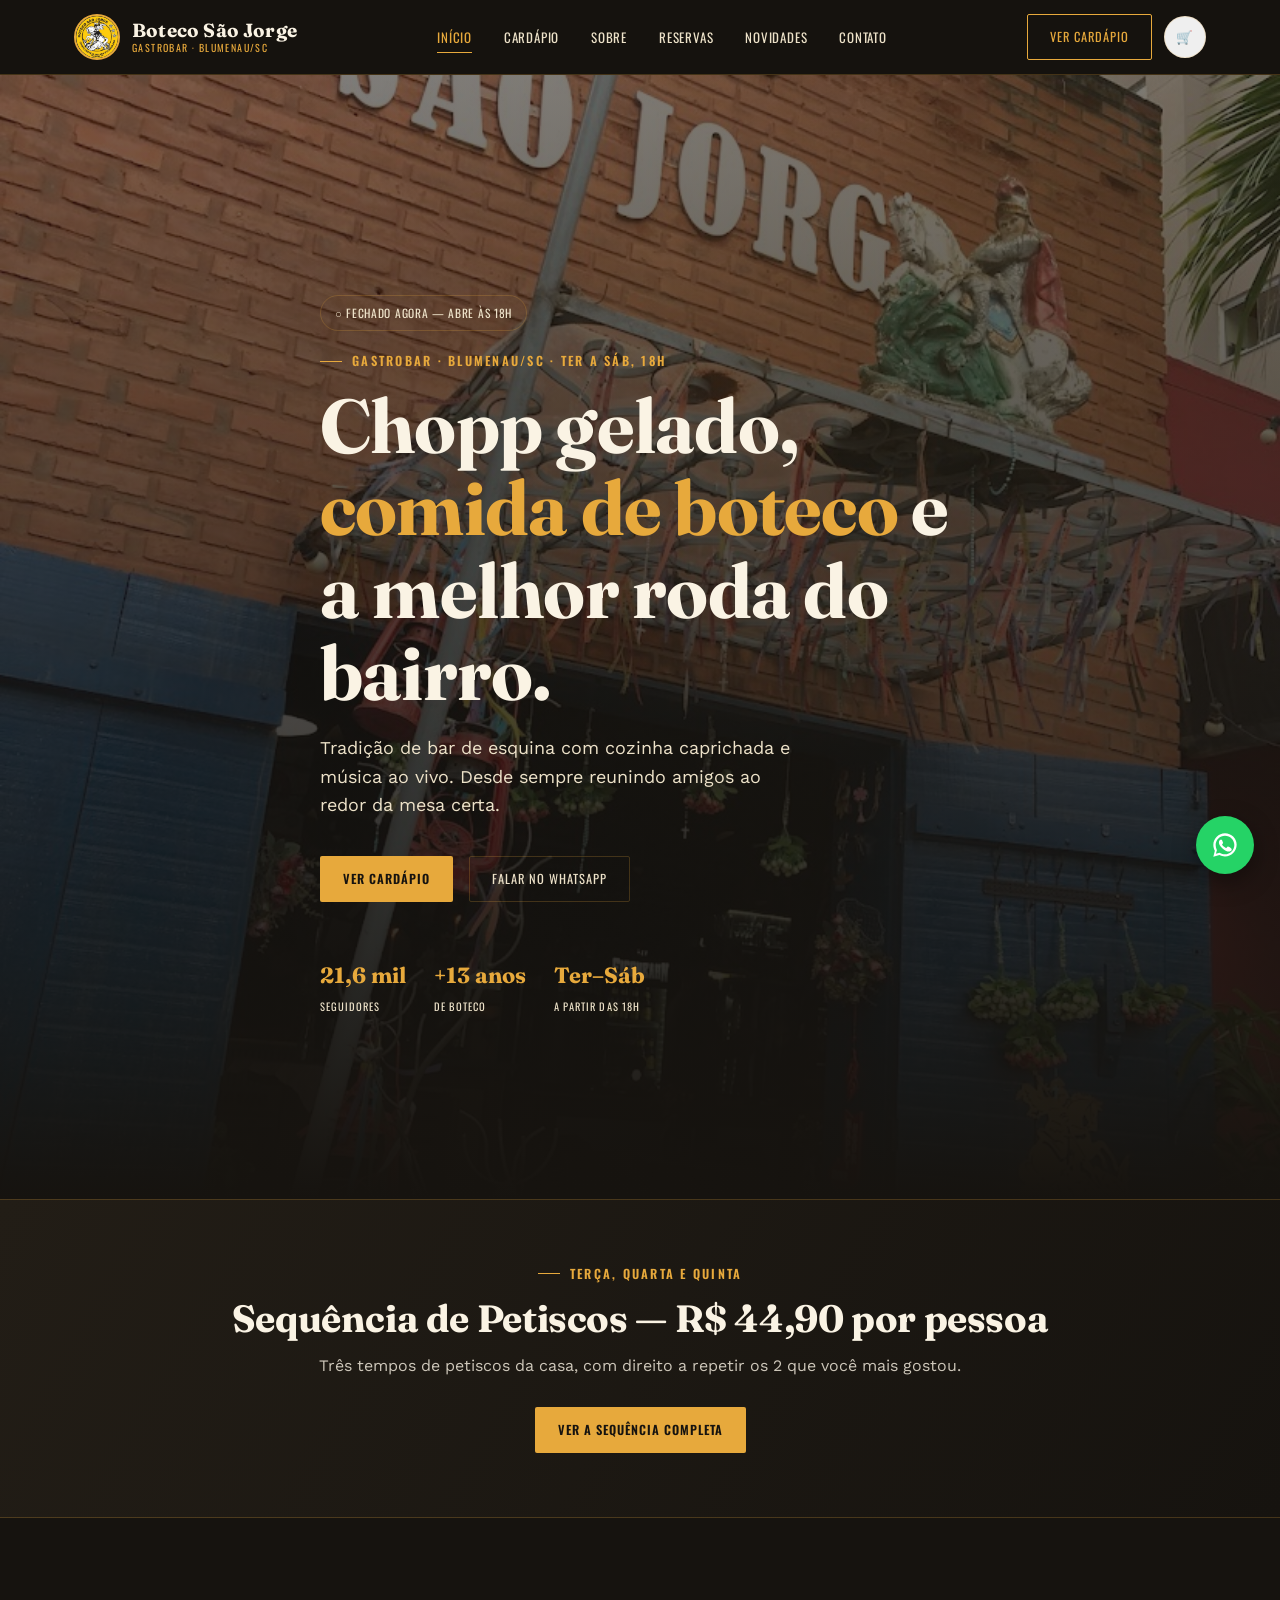
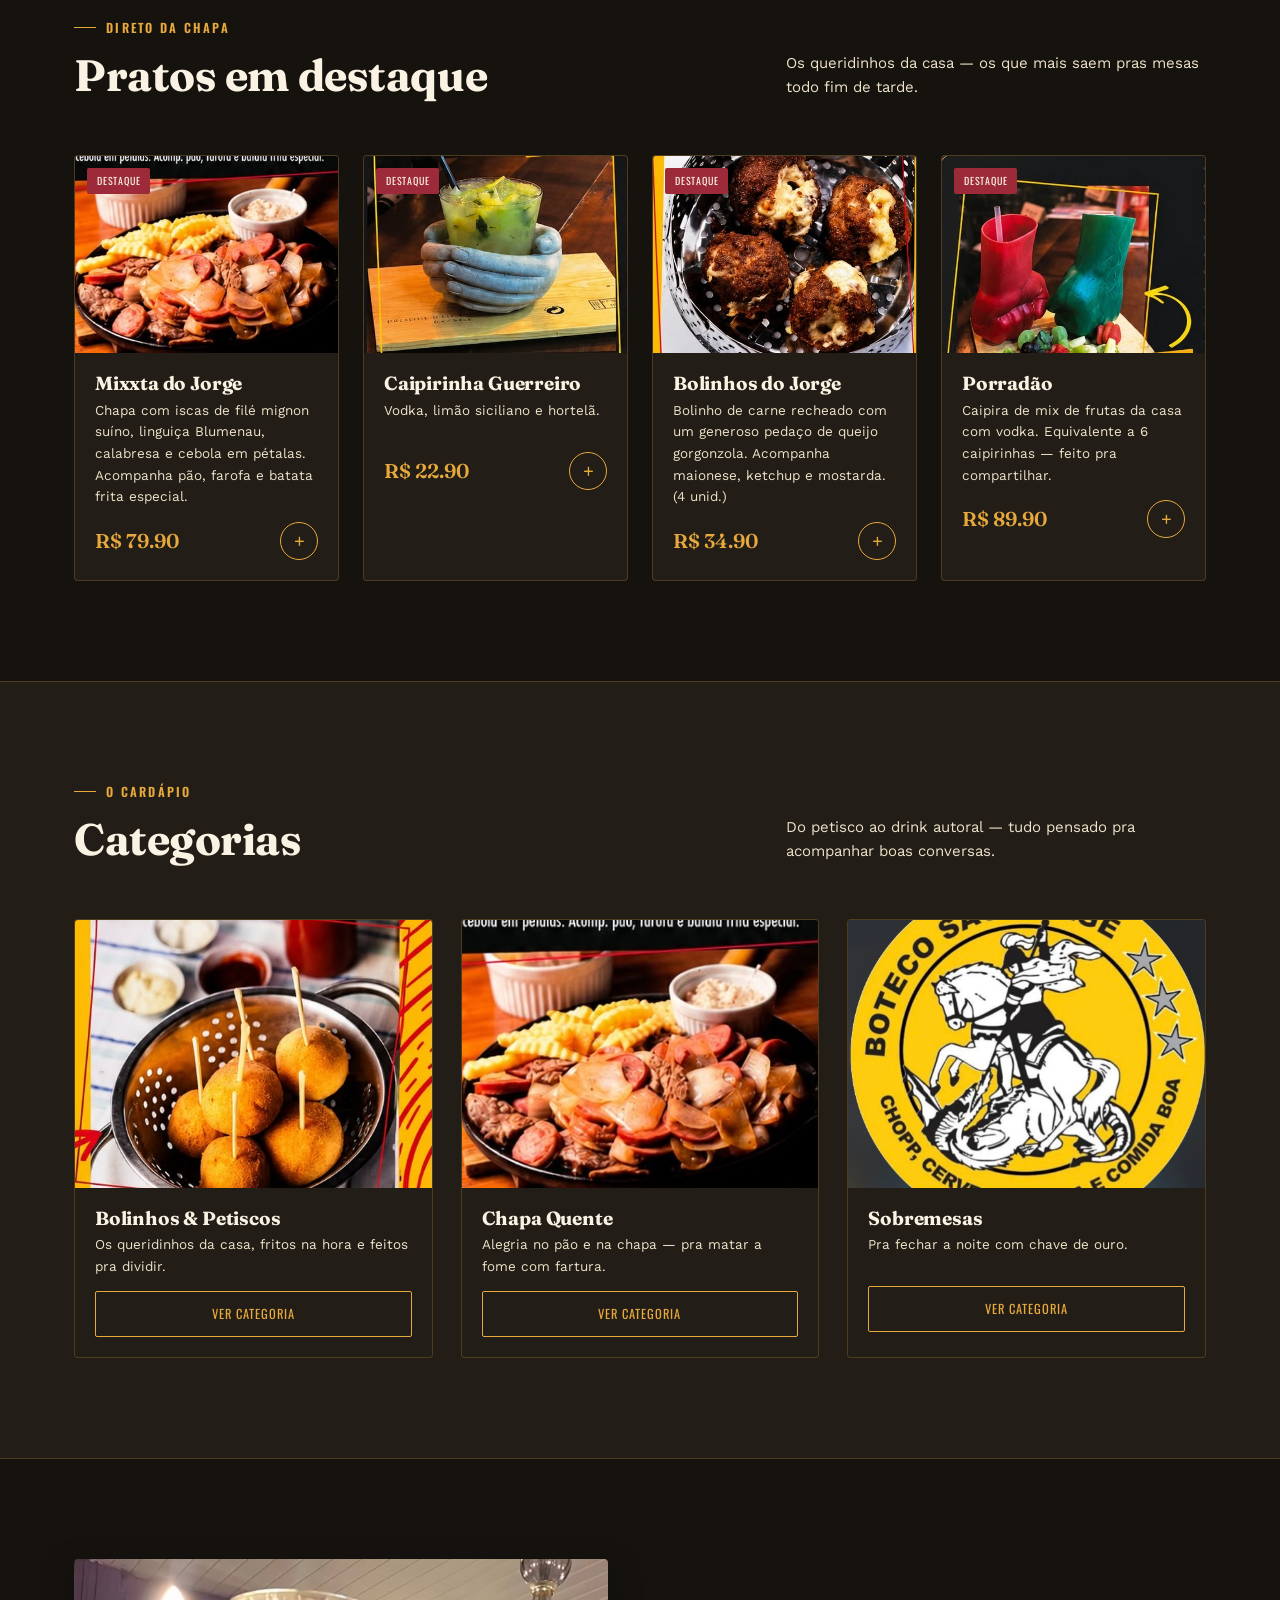
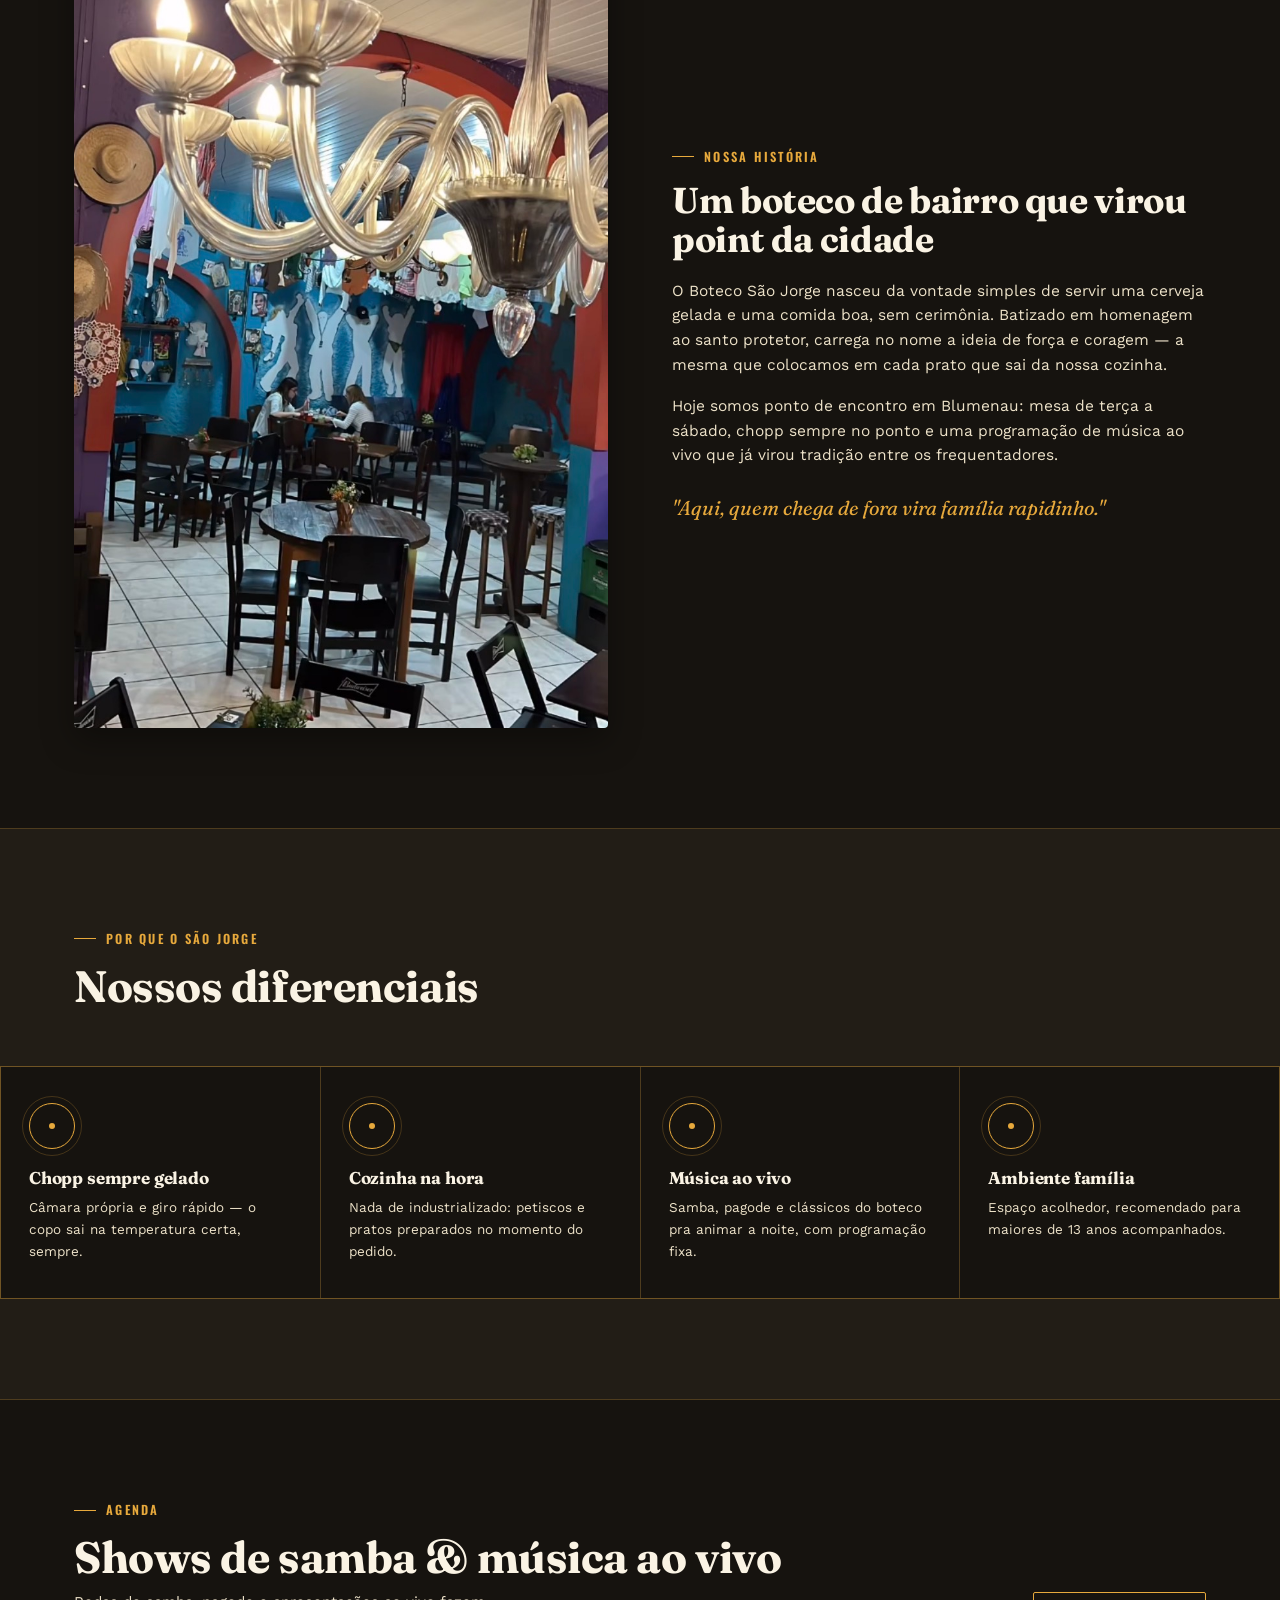
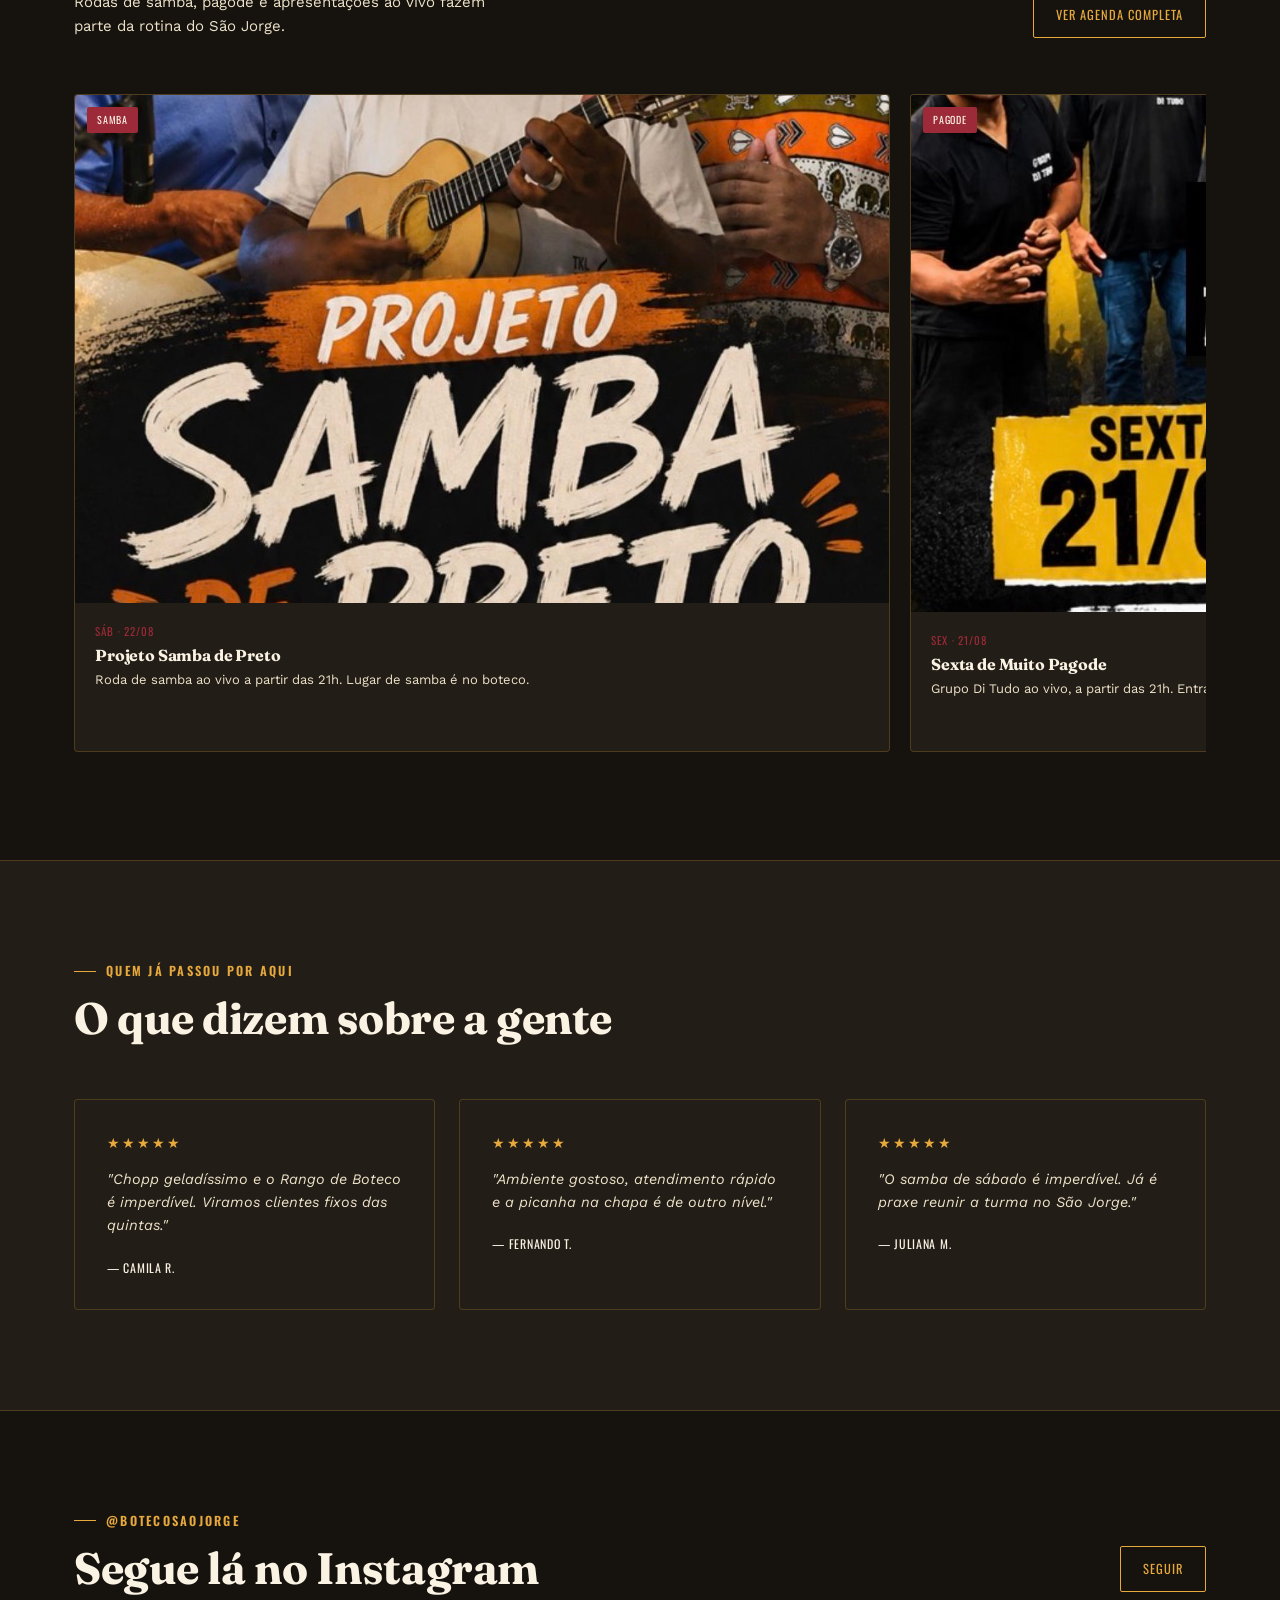
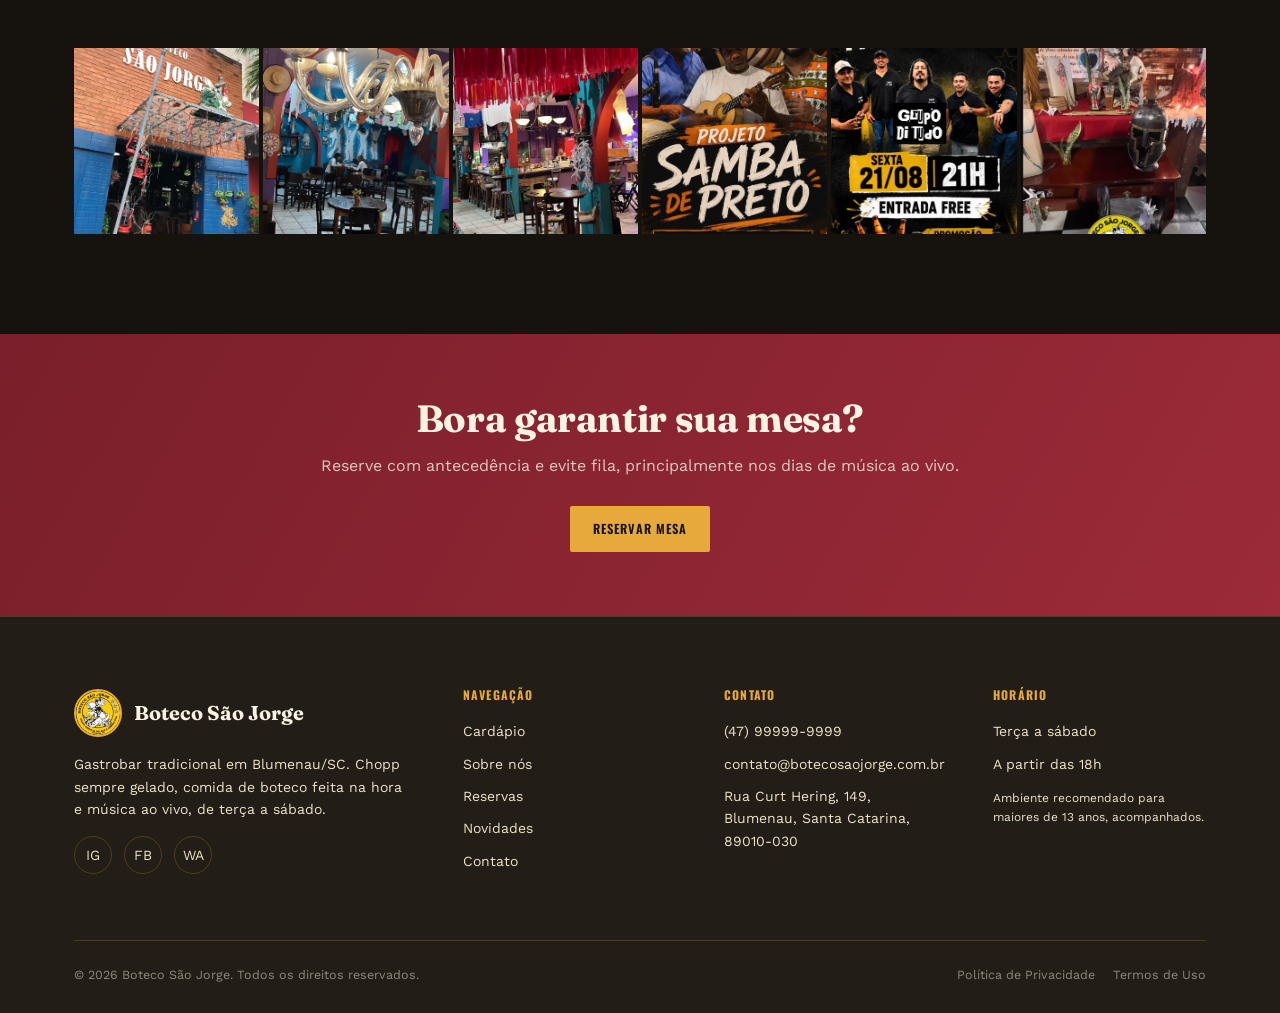
==== commit 08d29d71: "Atualiza site e endereço do Boteco São Jorge" ====
--- a/restaurante-site/public/index.html
+++ b/restaurante-site/public/index.html
@@ -25,9 +25,10 @@
   "telephone": "+55-47-99999-9999",
   "address": {
     "@type": "PostalAddress",
-    "streetAddress": "Rua das Palmeiras, 320",
+    "streetAddress": "Rua Curt Hering, 149",
     "addressLocality": "Blumenau",
-    "addressRegion": "SC",
+    "addressRegion": "Santa Catarina",
+    "postalCode": "89010-030",
     "addressCountry": "BR"
   },
   "openingHoursSpecification": [{
@@ -110,6 +111,15 @@
   </div>
 </section>
 
+<div class="cta-band" style="background:linear-gradient(120deg, var(--charcoal-soft) 0%, var(--charcoal) 100%); border-top:1px solid var(--line); border-bottom:1px solid var(--line);">
+  <div class="wrap">
+    <div class="eyebrow" style="justify-content:center;">Terça, quarta e quinta</div>
+    <h2>Sequência de Petiscos — R$ 44,90 por pessoa</h2>
+    <p>Três tempos de petiscos da casa, com direito a repetir os 2 que você mais gostou.</p>
+    <a href="cardapio.html#petiscos" class="btn btn-primary">Ver a sequência completa</a>
+  </div>
+</div>
+
 <section>
   <div class="wrap">
     <div class="section-head">
@@ -334,7 +344,7 @@
   document.getElementById("cartCount0").id = "cartCountPlaceholder";
   // Featured dishes (one per category, first item)
   const featured = document.getElementById("featuredDishes");
-  const picks = [MENU[1].items[0], MENU[2].items[0], MENU[0].items[0], MENU[5].items[0]];
+  const picks = [MENU[1].items[0], MENU[3].items[1], MENU[0].items[1], MENU[3].items[2]];
   featured.innerHTML = picks.map(i => `
     <div class="dish-card">
       <div class="dish-img"><img src="images/dishes/${i.img}" alt="${i.name}" onerror="this.src='images/logo-sao-jorge.jpg'"><span class="dish-tag">Destaque</span></div>
@@ -363,10 +373,14 @@
       <div class="dish-body"><div class="event-day">${e.day}</div><h3 style="font-size:16px">${e.name}</h3><p style="font-size:13px; color:var(--cream-dim); margin-top:6px;">${e.desc}</p></div>
     </div>`).join("");
 
-  // Instagram grid (placeholders)
-  document.getElementById("instaGrid").innerHTML = Array.from({length:6}).map((_,i) => `
+  // Instagram grid (fotos reais do local e dos eventos)
+  const instaPhotos = [
+    "images/hero-bg.jpg", "images/interior-boteco.jpg", "images/bar-interior.jpg",
+    "images/dishes/evento-samba.jpg", "images/dishes/evento-pagode.jpg", "images/altar-sao-jorge.jpg"
+  ];
+  document.getElementById("instaGrid").innerHTML = instaPhotos.map(src => `
     <a href="https://instagram.com/botecosaojorge" target="_blank" rel="noopener">
-      <img src="images/dishes/insta-${i+1}.jpg" alt="Post do Instagram" onerror="this.src='images/logo-sao-jorge.jpg'">
+      <img src="${src}" alt="Post do Instagram" onerror="this.onerror=null;this.src='images/logo-sao-jorge.jpg'">
     </a>`).join("");
 </script>
 </body>
--- a/restaurante-site/public/css/style.css
+++ b/restaurante-site/public/css/style.css
@@ -268,6 +268,12 @@
 .tag.veg{background:#6E9B5C; color:#fff;}
 .tag.alerg{background:var(--vinho-bright); color:#fff;}
 .no-results{text-align:center; padding:80px 0; color:var(--cream-dim); display:none;}
+.sequencia-card{display:grid; grid-template-columns:1fr 1.3fr; gap:0; overflow:hidden;}
+.sequencia-card ul{list-style:disc;}
+@media (max-width:768px){
+  .sequencia-card{grid-template-columns:1fr;}
+  .sequencia-card .dish-img{aspect-ratio:16/10; height:auto;}
+}
 
 /* ---------- Cart drawer ---------- */
 .cart-overlay{position:fixed; inset:0; background:rgba(0,0,0,0.6); z-index:150; opacity:0; pointer-events:none; transition:opacity .3s;}
